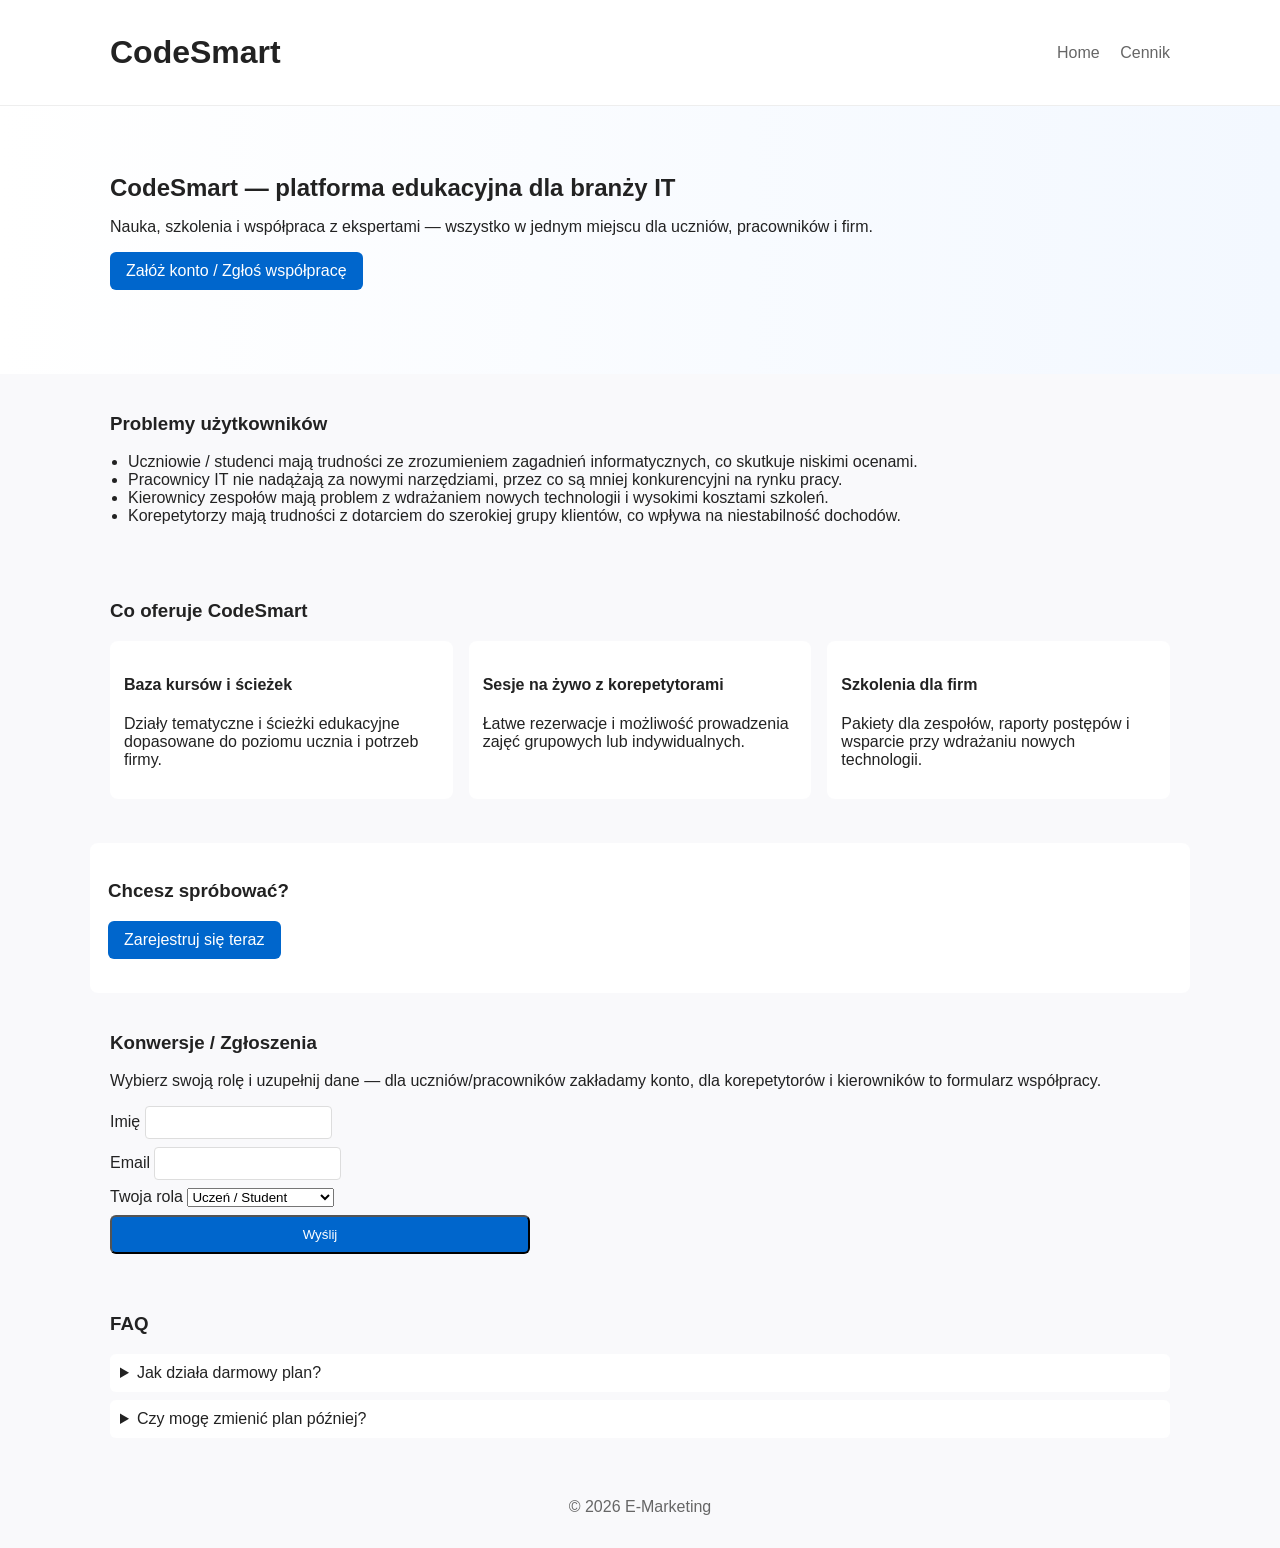
==== index.html @ 0a5a2882 "Initial commit" ====
<!doctype html>
<html lang="pl">
  <head>
    <meta charset="utf-8" />
    <meta name="viewport" content="width=device-width, initial-scale=1" />
    <title>Prosty serwis marketingowy</title>
    <link rel="stylesheet" href="style.css" />
  </head>
  <body>
    <header class="site-header">
      <div class="container">
        <h1 class="logo">CodeSmart</h1>
        <nav>
          <a href="index.html">Home</a>
          <a id="nav-pricing" href="pricing.html">Cennik</a>
        </nav>
      </div>
    </header>

    <!-- Hero -->
    <section class="hero">
      <div class="container">
        <h2>CodeSmart — platforma edukacyjna dla branży IT</h2>
        <p>Nauka, szkolenia i współpraca z ekspertami — wszystko w jednym miejscu dla uczniów, pracowników i firm.</p>
        <p><a id="cta-main" class="btn" href="#signup">Załóż konto / Zgłoś współpracę</a></p>
      </div>
    </section>

    <!-- Problem -->
    <section class="problems container">
      <h3>Problemy użytkowników</h3>
      <ul>
        <li>Uczniowie / studenci mają trudności ze zrozumieniem zagadnień informatycznych, co skutkuje niskimi ocenami.</li>
        <li>Pracownicy IT nie nadążają za nowymi narzędziami, przez co są mniej konkurencyjni na rynku pracy.</li>
        <li>Kierownicy zespołów mają problem z wdrażaniem nowych technologii i wysokimi kosztami szkoleń.</li>
        <li>Korepetytorzy mają trudności z dotarciem do szerokiej grupy klientów, co wpływa na niestabilność dochodów.</li>
      </ul>
    </section>

    <!-- Features -->
    <section class="features container">
      <h3>Co oferuje CodeSmart</h3>
      <div class="feature-list">
        <div class="feature">
          <h4>Baza kursów i ścieżek</h4>
          <p>Działy tematyczne i ścieżki edukacyjne dopasowane do poziomu ucznia i potrzeb firmy.</p>
        </div>
        <div class="feature">
          <h4>Sesje na żywo z korepetytorami</h4>
          <p>Łatwe rezerwacje i możliwość prowadzenia zajęć grupowych lub indywidualnych.</p>
        </div>
        <div class="feature">
          <h4>Szkolenia dla firm</h4>
          <p>Pakiety dla zespołów, raporty postępów i wsparcie przy wdrażaniu nowych technologii.</p>
        </div>
      </div>
    </section>

    <!-- CTA section -->
    <section class="cta container">
      <h3>Chcesz spróbować?</h3>
      <p><a class="btn" href="#signup">Zarejestruj się teraz</a></p>
    </section>

    <!-- Signup -->
    <section id="signup" class="signup container">
      <h3>Konwersje / Zgłoszenia</h3>
      <p>Wybierz swoją rolę i uzupełnij dane — dla uczniów/pracowników zakładamy konto, dla korepetytorów i kierowników to formularz współpracy.</p>
      <form id="signup-form">
        <label>
          Imię
          <input name="name" type="text" required />
        </label>
        <label>
          Email
          <input name="email" type="email" required />
        </label>
        <label>
          Twoja rola
          <select name="role" id="role-select">
            <option value="student">Uczeń / Student</option>
            <option value="parent">Rodzic</option>
            <option value="employee">Pracownik sektora IT</option>
            <option value="manager">Kierownik zespołu IT</option>
            <option value="tutor">Korepetytor</option>
          </select>
        </label>
        <label id="message-label" style="display:none">
          Opis współpracy / dodatkowe informacje
          <textarea name="message" rows="4"></textarea>
        </label>
        <button type="submit" class="btn">Wyślij</button>
      </form>
      <div id="signup-message" aria-live="polite"></div>
    </section>

    <!-- FAQ -->
    <section class="faq container">
      <h3>FAQ</h3>
      <details>
        <summary>Jak działa darmowy plan?</summary>
        <p>Darmowy plan pozwala przetestować podstawowe funkcje przez nieograniczony czas.</p>
      </details>
      <details>
        <summary>Czy mogę zmienić plan później?</summary>
        <p>Tak — możesz przejść na plan Pro lub Business w każdej chwili.</p>
      </details>
    </section>

    <footer class="site-footer container">
      <p>&copy; 2026 E-Marketing</p>
    </footer>

    <script src="script.js"></script>
  </body>
</html>
---- style.css ----
:root{
  --accent:#0066cc;
  --muted:#666;
  --bg:#f9f9fb;
  --container-width:1100px;
}
*{box-sizing:border-box}
body{font-family:Segoe UI, Roboto, Arial, sans-serif;margin:0;color:#222;background:var(--bg)}
.container{max-width:var(--container-width);margin:0 auto;padding:20px}
.site-header{background:#fff;border-bottom:1px solid #eee}
.site-header .container{display:flex;align-items:center;justify-content:space-between}
.site-header nav a{margin-left:16px;color:var(--muted);text-decoration:none}
.logo{margin:0;padding:14px 0}
.hero{background:linear-gradient(90deg, #fff, #f3f8ff);padding:48px 0}
.hero h2{margin:0 0 8px}
.btn{display:inline-block;padding:10px 16px;background:var(--accent);color:#fff;border-radius:6px;text-decoration:none}
.problems ul{padding-left:18px}
.features .feature-list{display:flex;gap:16px;flex-wrap:wrap}
.feature{background:#fff;padding:14px;border-radius:8px;flex:1;min-width:200px}
.cta{background:#fff;margin-top:24px;padding:18px;border-radius:8px}
.signup form{display:flex;flex-direction:column;gap:8px;max-width:420px}
.signup input{padding:8px;border:1px solid #ddd;border-radius:4px}
.faq details{background:#fff;padding:10px;margin-bottom:8px;border-radius:6px}
.site-footer{padding:16px;text-align:center;color:var(--muted)}
.pricing .plans{display:flex;gap:16px;flex-wrap:wrap}
.plan{background:#fff;padding:18px;border-radius:8px;flex:1;min-width:220px;text-align:center}
.plan.popular{box-shadow:0 4px 14px rgba(0,0,0,0.06);border:2px solid var(--accent)}
.price{font-size:1.5rem;margin:8px 0}

@media (max-width:720px){
  .features .feature-list, .pricing .plans{flex-direction:column}
  .site-header .container{flex-direction:column;align-items:flex-start}
}
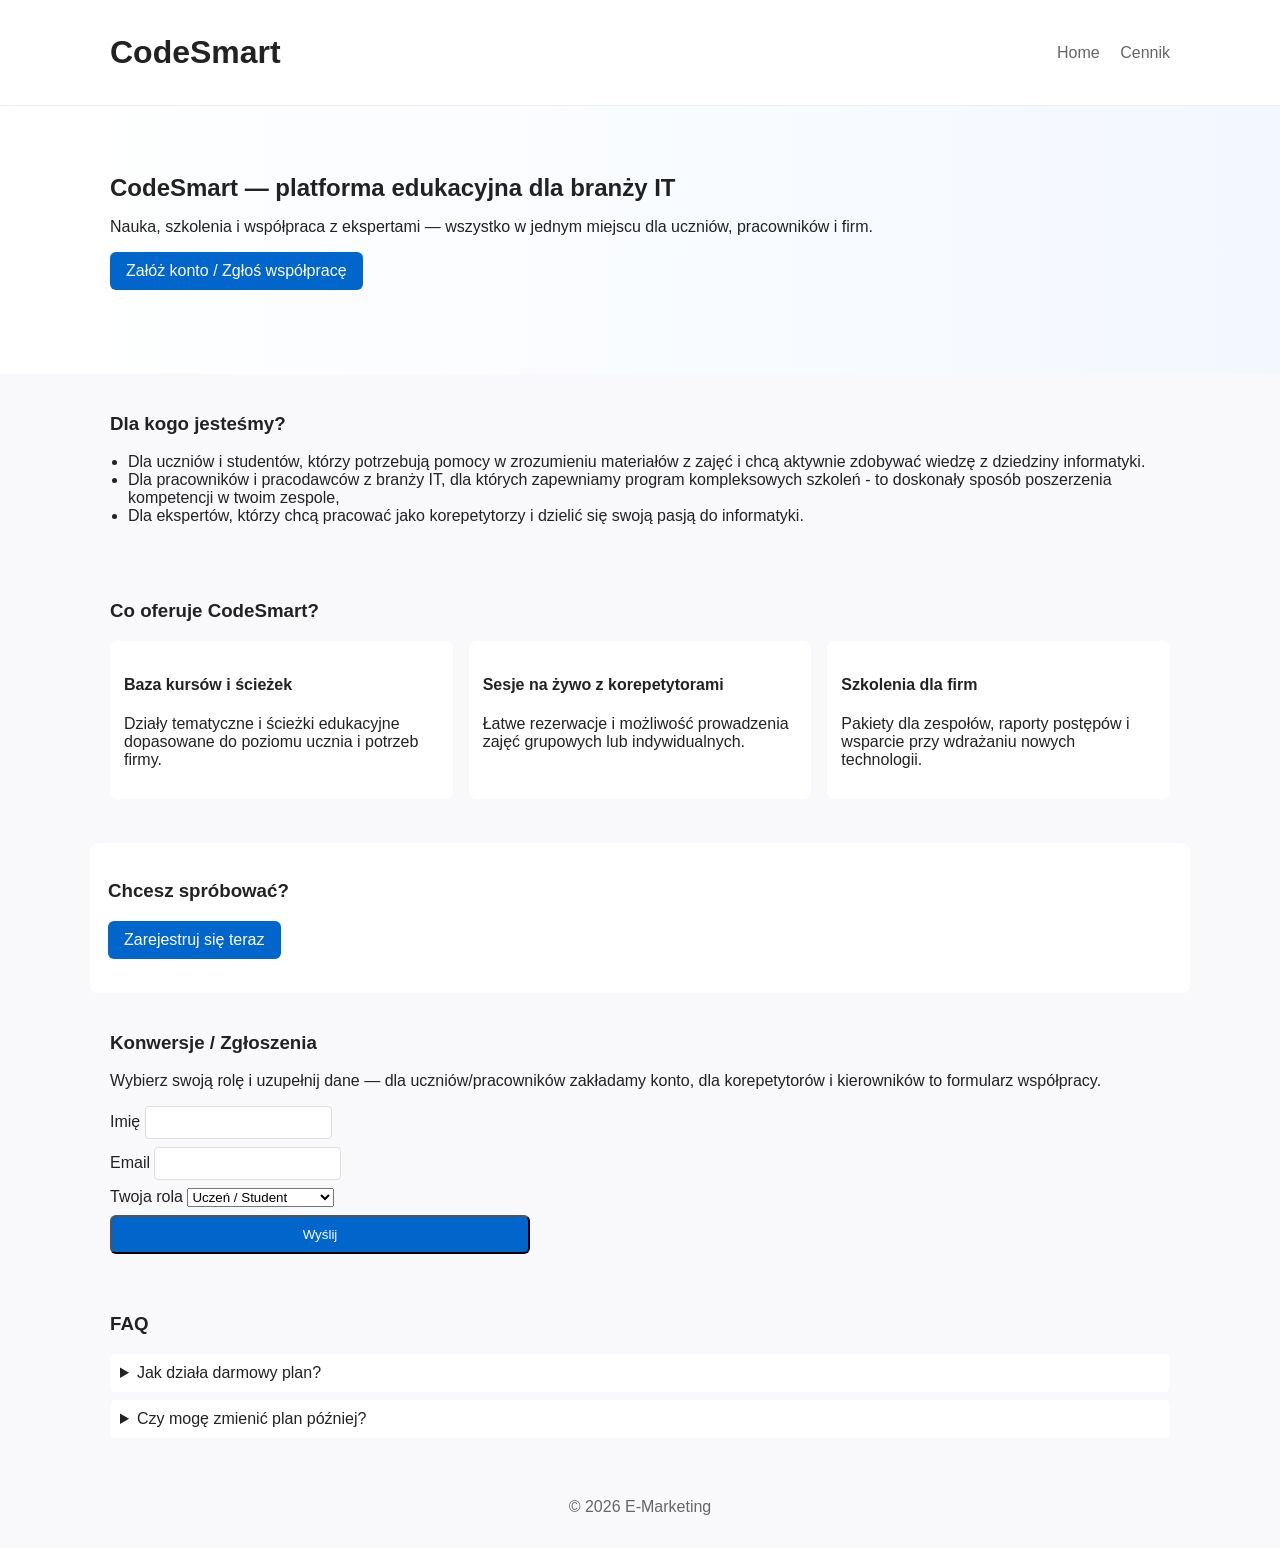
==== commit 2be0be71: "zmiana sekcji problems" ====
--- a/index.html
+++ b/index.html
@@ -28,18 +28,17 @@
 
     <!-- Problem -->
     <section class="problems container">
-      <h3>Problemy użytkowników</h3>
+      <h3>Dla kogo jesteśmy?</h3>
       <ul>
-        <li>Uczniowie / studenci mają trudności ze zrozumieniem zagadnień informatycznych, co skutkuje niskimi ocenami.</li>
-        <li>Pracownicy IT nie nadążają za nowymi narzędziami, przez co są mniej konkurencyjni na rynku pracy.</li>
-        <li>Kierownicy zespołów mają problem z wdrażaniem nowych technologii i wysokimi kosztami szkoleń.</li>
-        <li>Korepetytorzy mają trudności z dotarciem do szerokiej grupy klientów, co wpływa na niestabilność dochodów.</li>
+        <li>Dla uczniów i studentów, którzy potrzebują pomocy w zrozumieniu materiałów z zajęć i chcą aktywnie zdobywać wiedzę z dziedziny informatyki.</li>
+        <li>Dla pracowników i pracodawców z branży IT, dla których zapewniamy program kompleksowych szkoleń - to doskonały sposób poszerzenia kompetencji w twoim zespole,</li>
+        <li>Dla ekspertów, którzy chcą pracować jako korepetytorzy i dzielić się swoją pasją do informatyki.</li>
       </ul>
     </section>
 
     <!-- Features -->
     <section class="features container">
-      <h3>Co oferuje CodeSmart</h3>
+      <h3>Co oferuje CodeSmart?</h3>
       <div class="feature-list">
         <div class="feature">
           <h4>Baza kursów i ścieżek</h4>
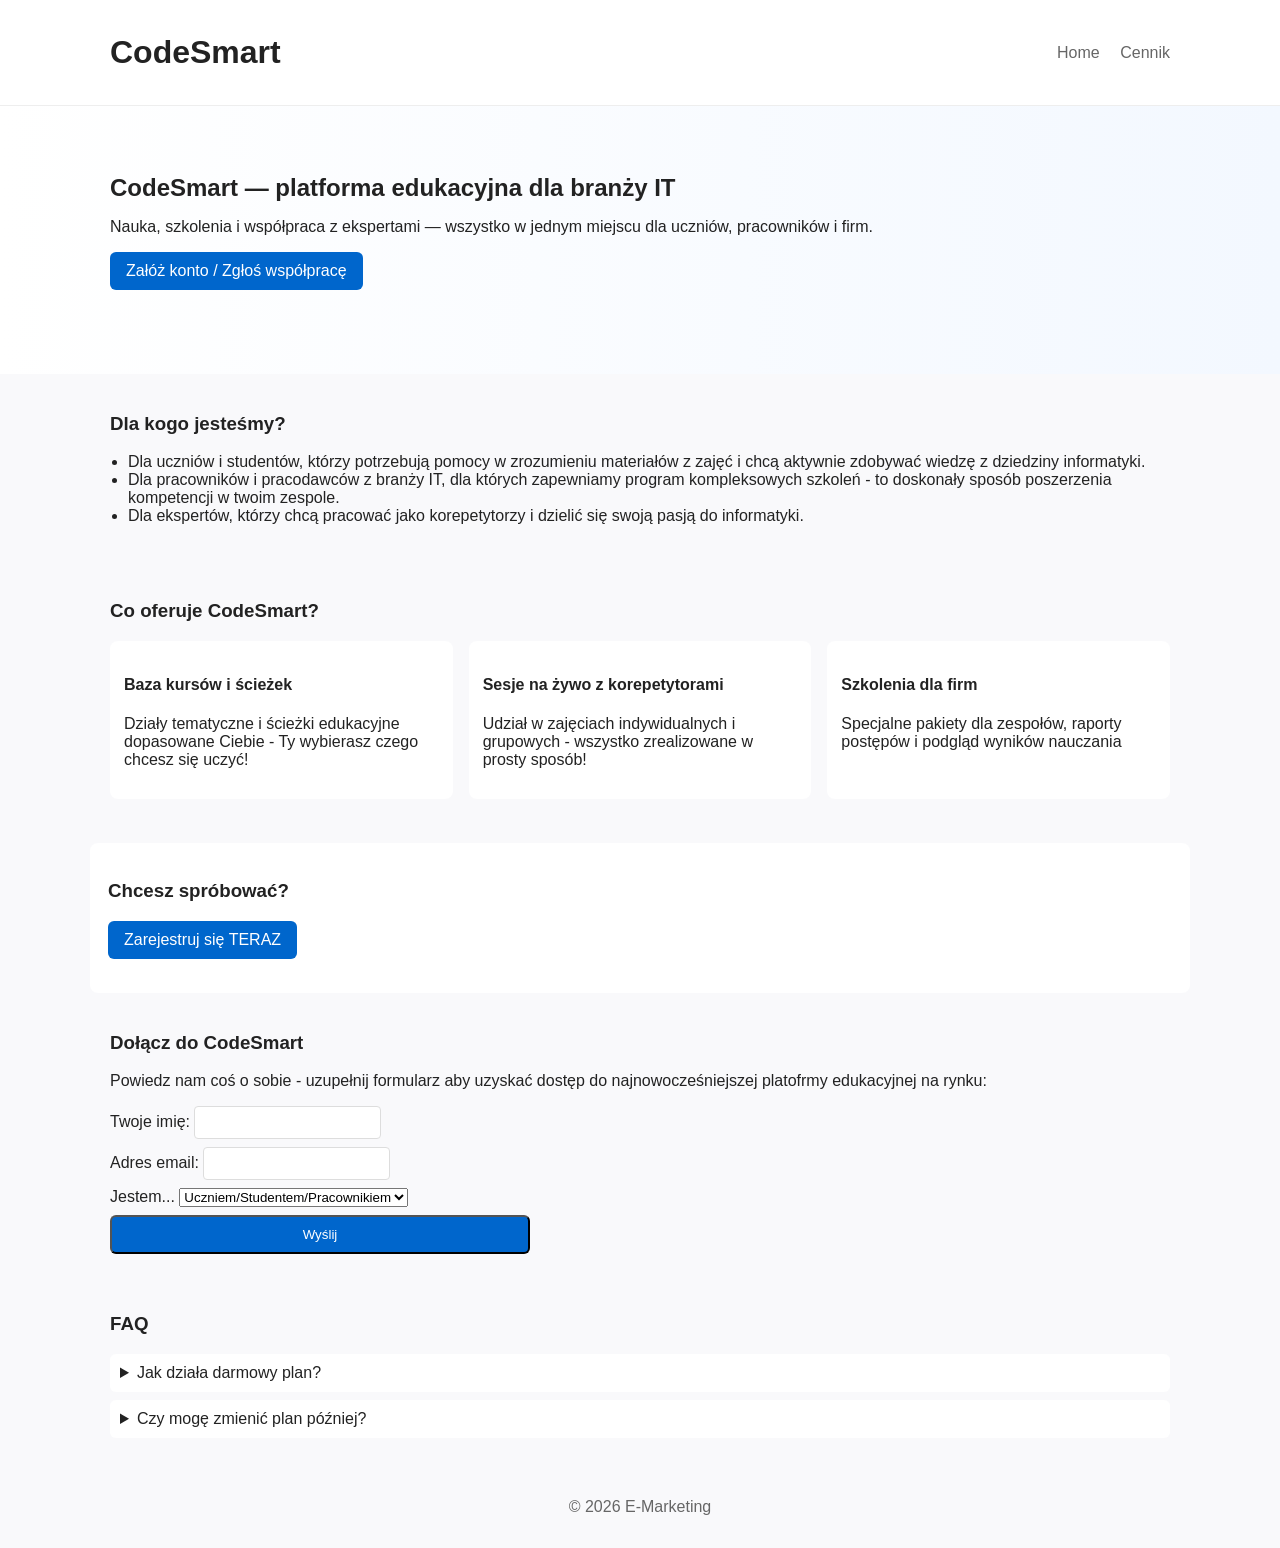
==== commit 96440503: "zmiana treści" ====
--- a/index.html
+++ b/index.html
@@ -31,7 +31,7 @@
       <h3>Dla kogo jesteśmy?</h3>
       <ul>
         <li>Dla uczniów i studentów, którzy potrzebują pomocy w zrozumieniu materiałów z zajęć i chcą aktywnie zdobywać wiedzę z dziedziny informatyki.</li>
-        <li>Dla pracowników i pracodawców z branży IT, dla których zapewniamy program kompleksowych szkoleń - to doskonały sposób poszerzenia kompetencji w twoim zespole,</li>
+        <li>Dla pracowników i pracodawców z branży IT, dla których zapewniamy program kompleksowych szkoleń - to doskonały sposób poszerzenia kompetencji w twoim zespole.</li>
         <li>Dla ekspertów, którzy chcą pracować jako korepetytorzy i dzielić się swoją pasją do informatyki.</li>
       </ul>
     </section>
@@ -42,15 +42,15 @@
       <div class="feature-list">
         <div class="feature">
           <h4>Baza kursów i ścieżek</h4>
-          <p>Działy tematyczne i ścieżki edukacyjne dopasowane do poziomu ucznia i potrzeb firmy.</p>
+          <p>Działy tematyczne i ścieżki edukacyjne dopasowane Ciebie - Ty wybierasz czego chcesz się uczyć!</p>
         </div>
         <div class="feature">
           <h4>Sesje na żywo z korepetytorami</h4>
-          <p>Łatwe rezerwacje i możliwość prowadzenia zajęć grupowych lub indywidualnych.</p>
+          <p>Udział w zajęciach indywidualnych i grupowych - wszystko zrealizowane w prosty sposób!</p>
         </div>
         <div class="feature">
           <h4>Szkolenia dla firm</h4>
-          <p>Pakiety dla zespołów, raporty postępów i wsparcie przy wdrażaniu nowych technologii.</p>
+          <p>Specjalne pakiety dla zespołów, raporty postępów i podgląd wyników nauczania</p>
         </div>
       </div>
     </section>
@@ -58,30 +58,28 @@
     <!-- CTA section -->
     <section class="cta container">
       <h3>Chcesz spróbować?</h3>
-      <p><a class="btn" href="#signup">Zarejestruj się teraz</a></p>
+      <p><a class="btn" href="#signup">Zarejestruj się TERAZ</a></p>
     </section>
 
     <!-- Signup -->
     <section id="signup" class="signup container">
-      <h3>Konwersje / Zgłoszenia</h3>
-      <p>Wybierz swoją rolę i uzupełnij dane — dla uczniów/pracowników zakładamy konto, dla korepetytorów i kierowników to formularz współpracy.</p>
+      <h3>Dołącz do CodeSmart</h3>
+      <p> Powiedz nam coś o sobie - uzupełnij formularz aby uzyskać dostęp do najnowocześniejszej platofrmy edukacyjnej na rynku:</p>
       <form id="signup-form">
         <label>
-          Imię
+          Twoje imię:
           <input name="name" type="text" required />
         </label>
         <label>
-          Email
+          Adres email:
           <input name="email" type="email" required />
         </label>
         <label>
-          Twoja rola
+          Jestem... 
           <select name="role" id="role-select">
-            <option value="student">Uczeń / Student</option>
-            <option value="parent">Rodzic</option>
-            <option value="employee">Pracownik sektora IT</option>
-            <option value="manager">Kierownik zespołu IT</option>
-            <option value="tutor">Korepetytor</option>
+            <option value="student">Uczniem/Studentem/Pracownikiem</option>>
+            <option value="employee">Pracodawcą/Organizatorem</option>
+            <option value="tutor">Ekspertem/Korepetytorem</option>
           </select>
         </label>
         <label id="message-label" style="display:none">
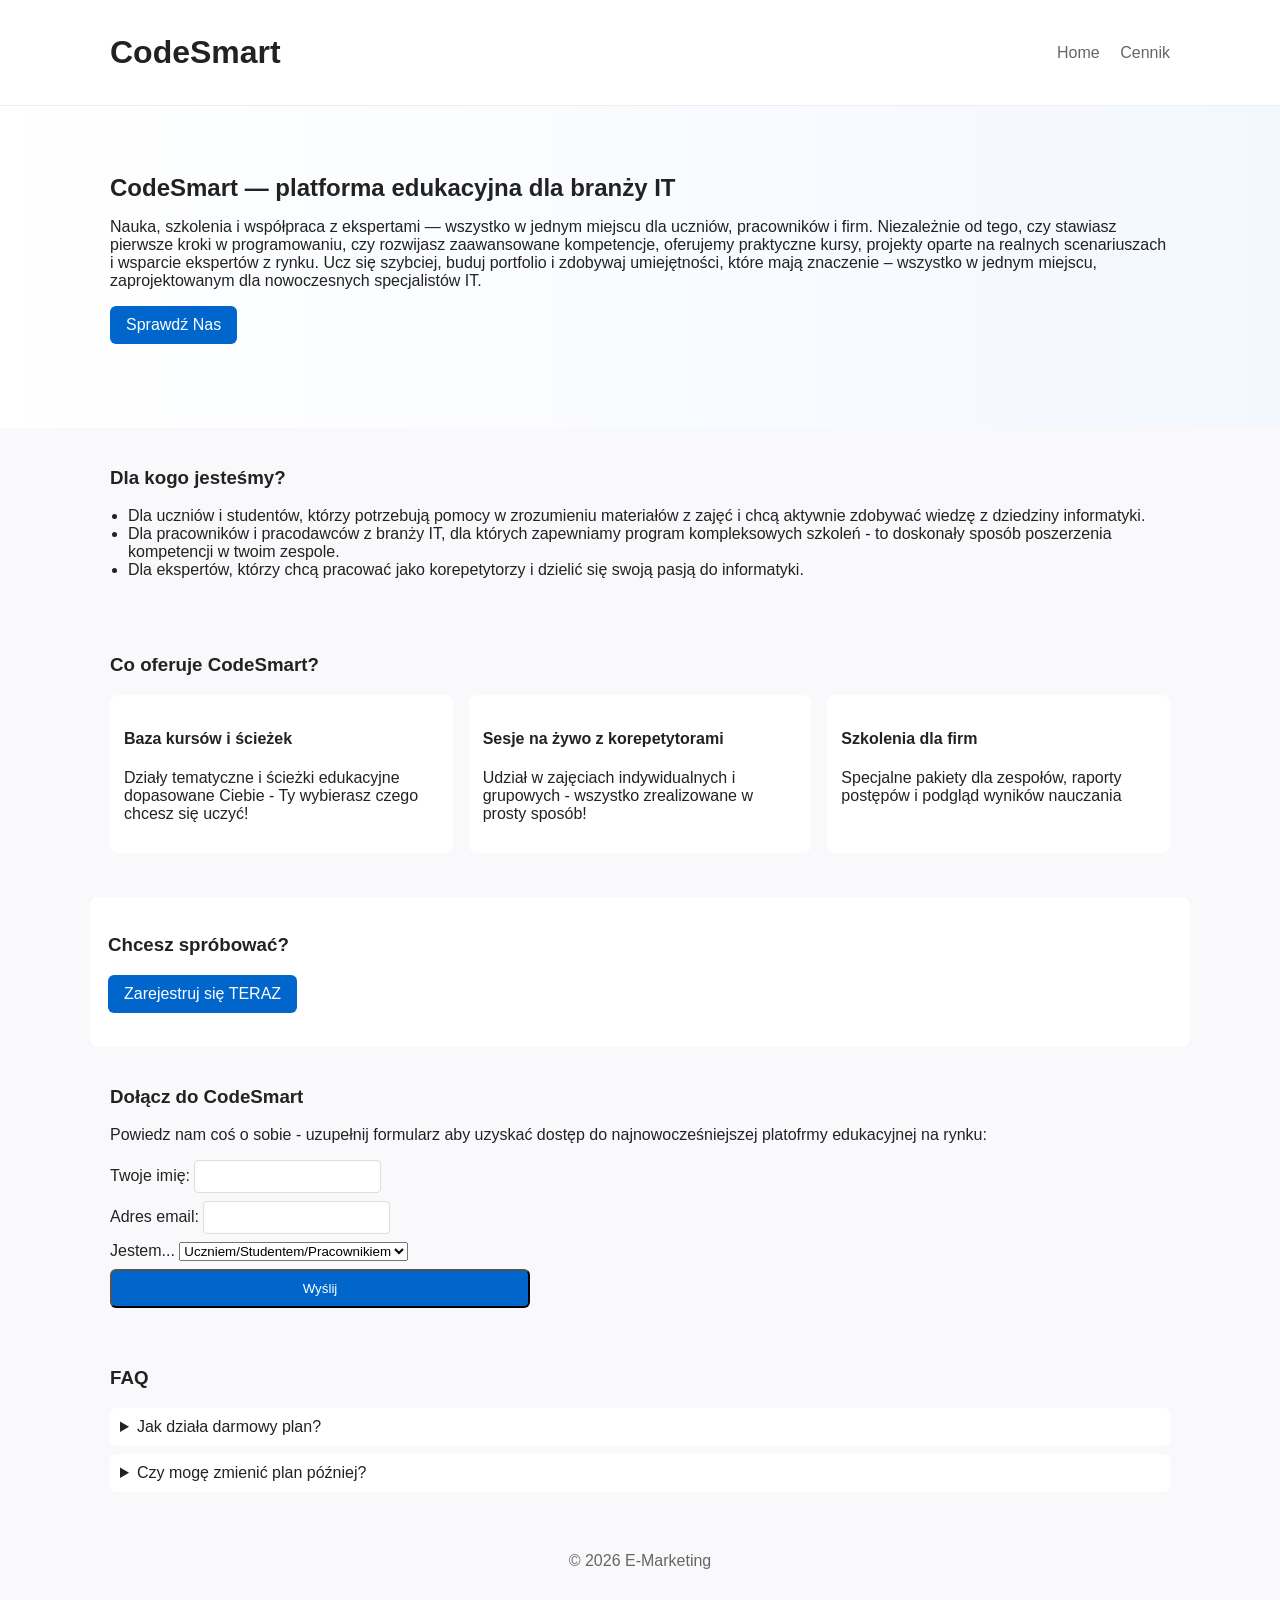
==== commit 7e3645ac: "zmiana sekcji hero" ====
--- a/index.html
+++ b/index.html
@@ -21,8 +21,11 @@
     <section class="hero">
       <div class="container">
         <h2>CodeSmart — platforma edukacyjna dla branży IT</h2>
-        <p>Nauka, szkolenia i współpraca z ekspertami — wszystko w jednym miejscu dla uczniów, pracowników i firm.</p>
-        <p><a id="cta-main" class="btn" href="#signup">Załóż konto / Zgłoś współpracę</a></p>
+        <p>
+          Nauka, szkolenia i współpraca z ekspertami — wszystko w jednym miejscu dla uczniów, pracowników i firm.
+          Niezależnie od tego, czy stawiasz pierwsze kroki w programowaniu, czy rozwijasz zaawansowane kompetencje, oferujemy praktyczne kursy, projekty oparte na realnych scenariuszach i wsparcie ekspertów z rynku.
+          Ucz się szybciej, buduj portfolio i zdobywaj umiejętności, które mają znaczenie – wszystko w jednym miejscu, zaprojektowanym dla nowoczesnych specjalistów IT.</p>
+        <p><a id="cta-main" class="btn" href="#signup">Sprawdź Nas</a></p>
       </div>
     </section>
 
